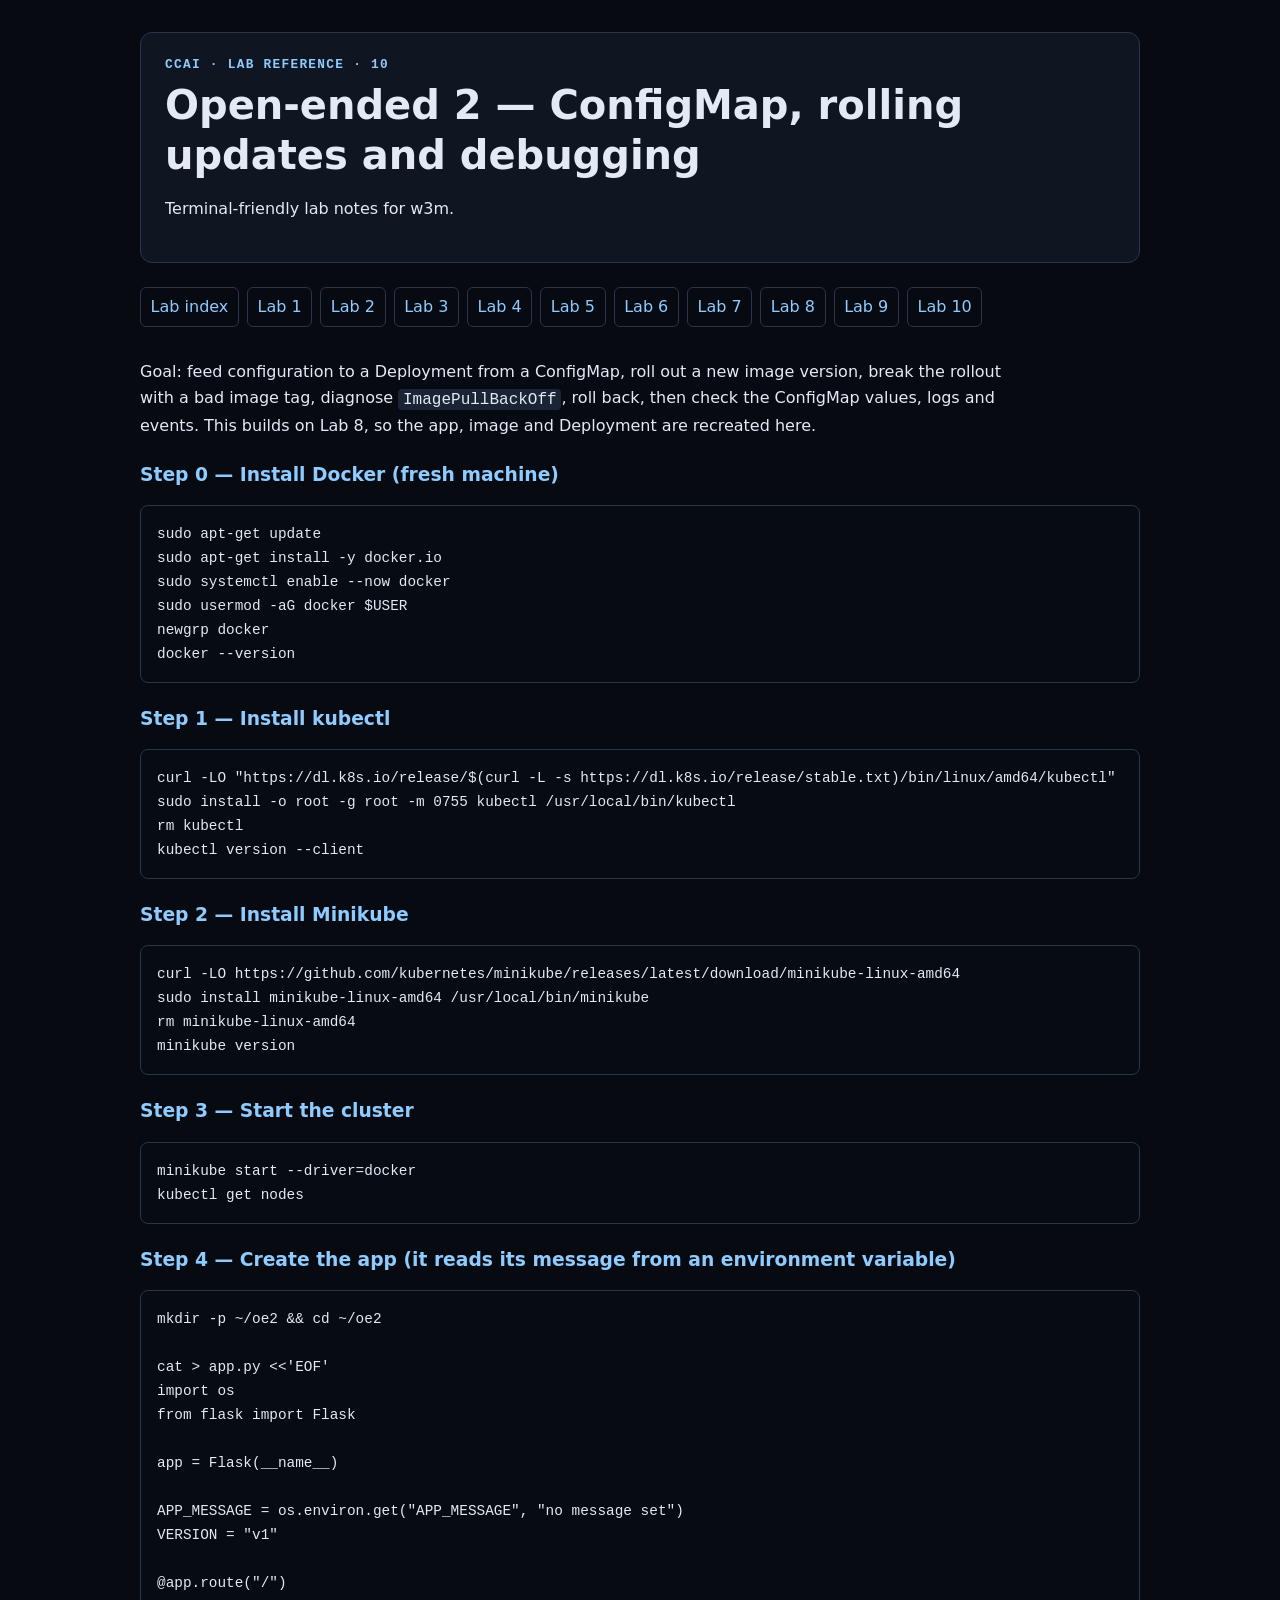
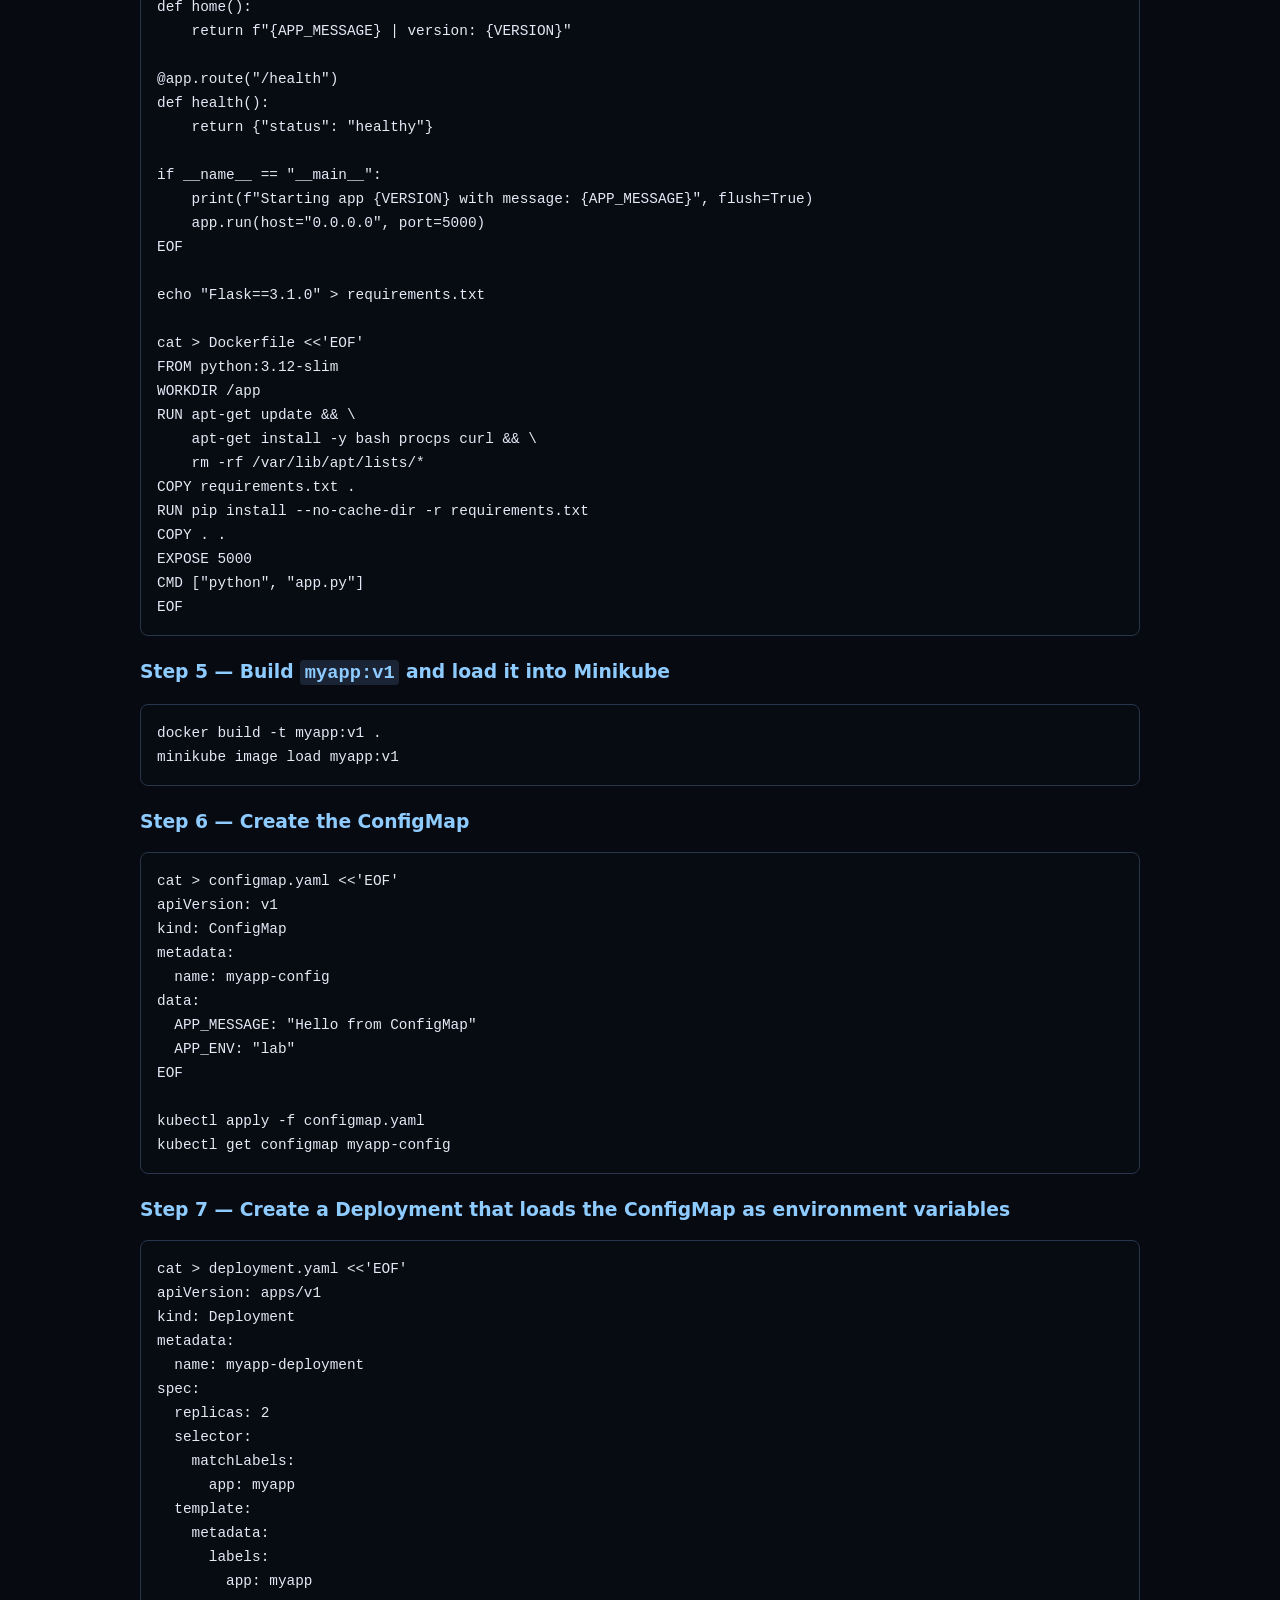
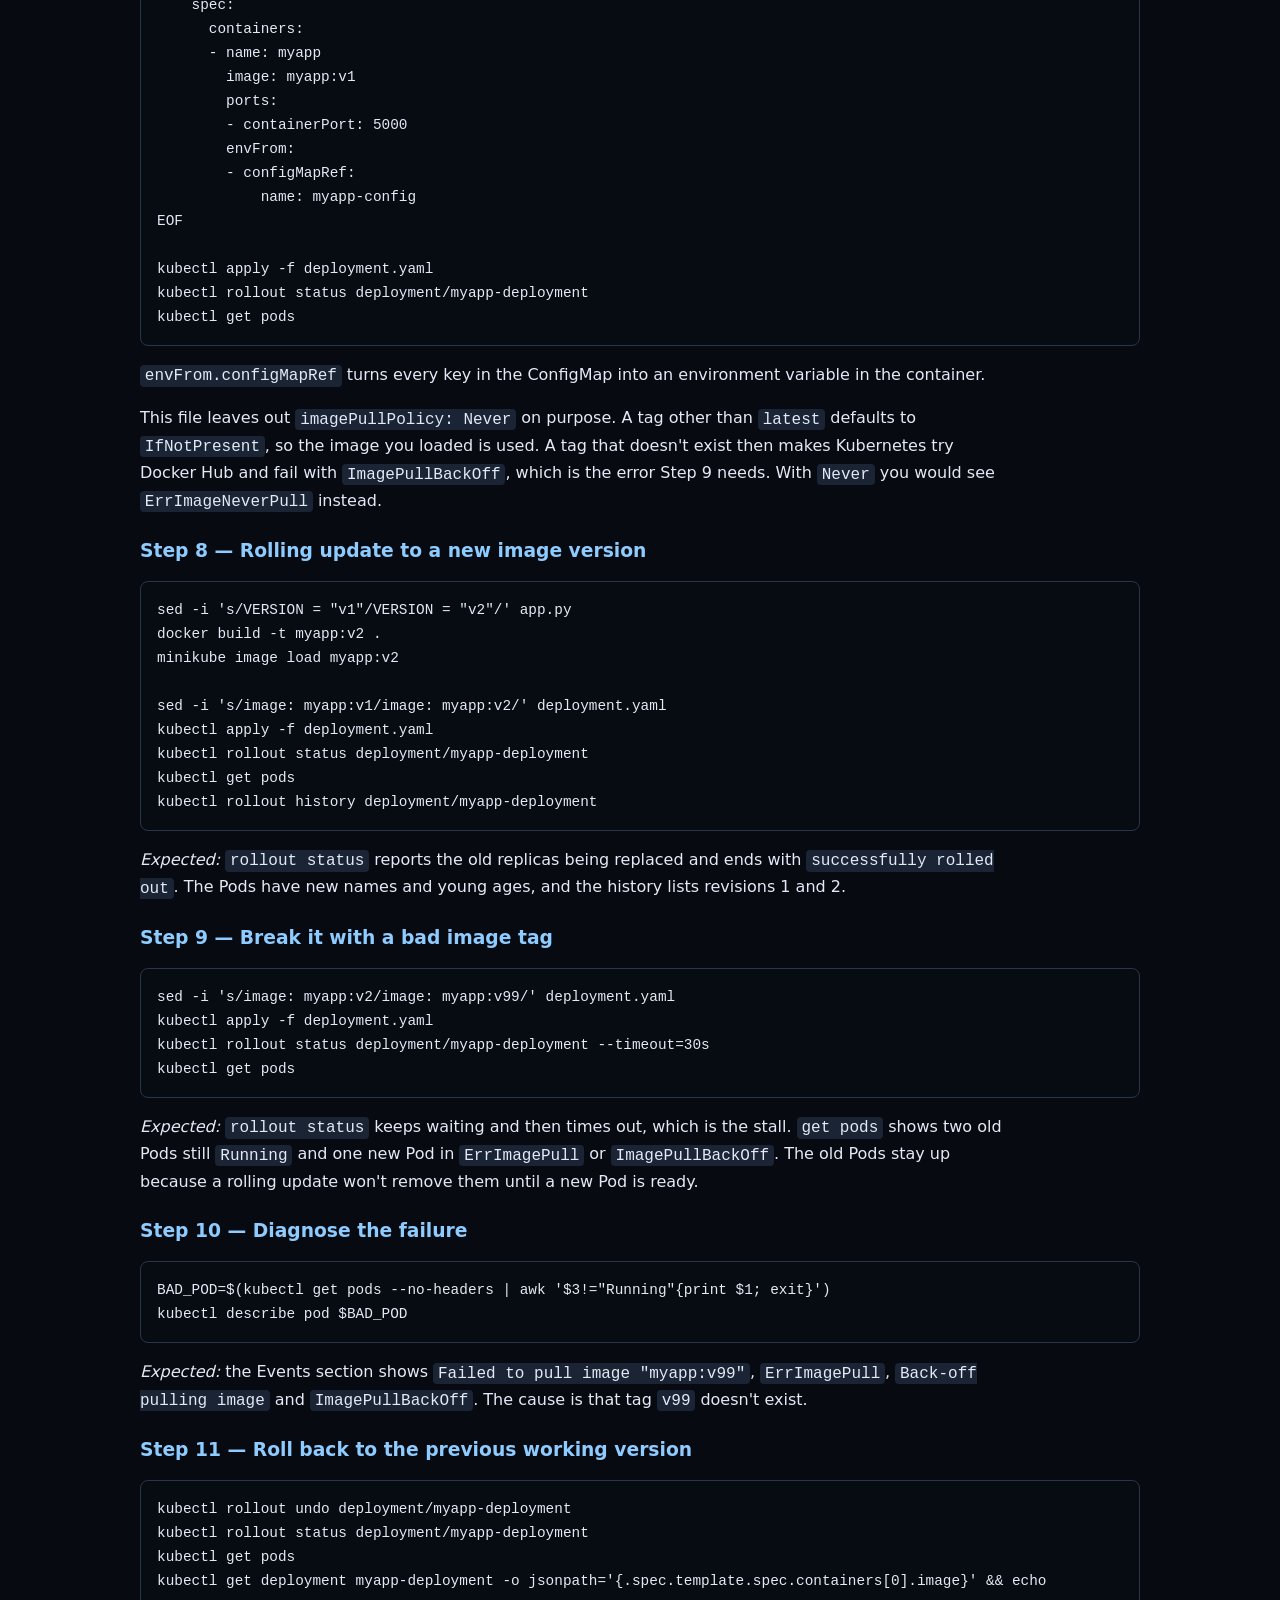
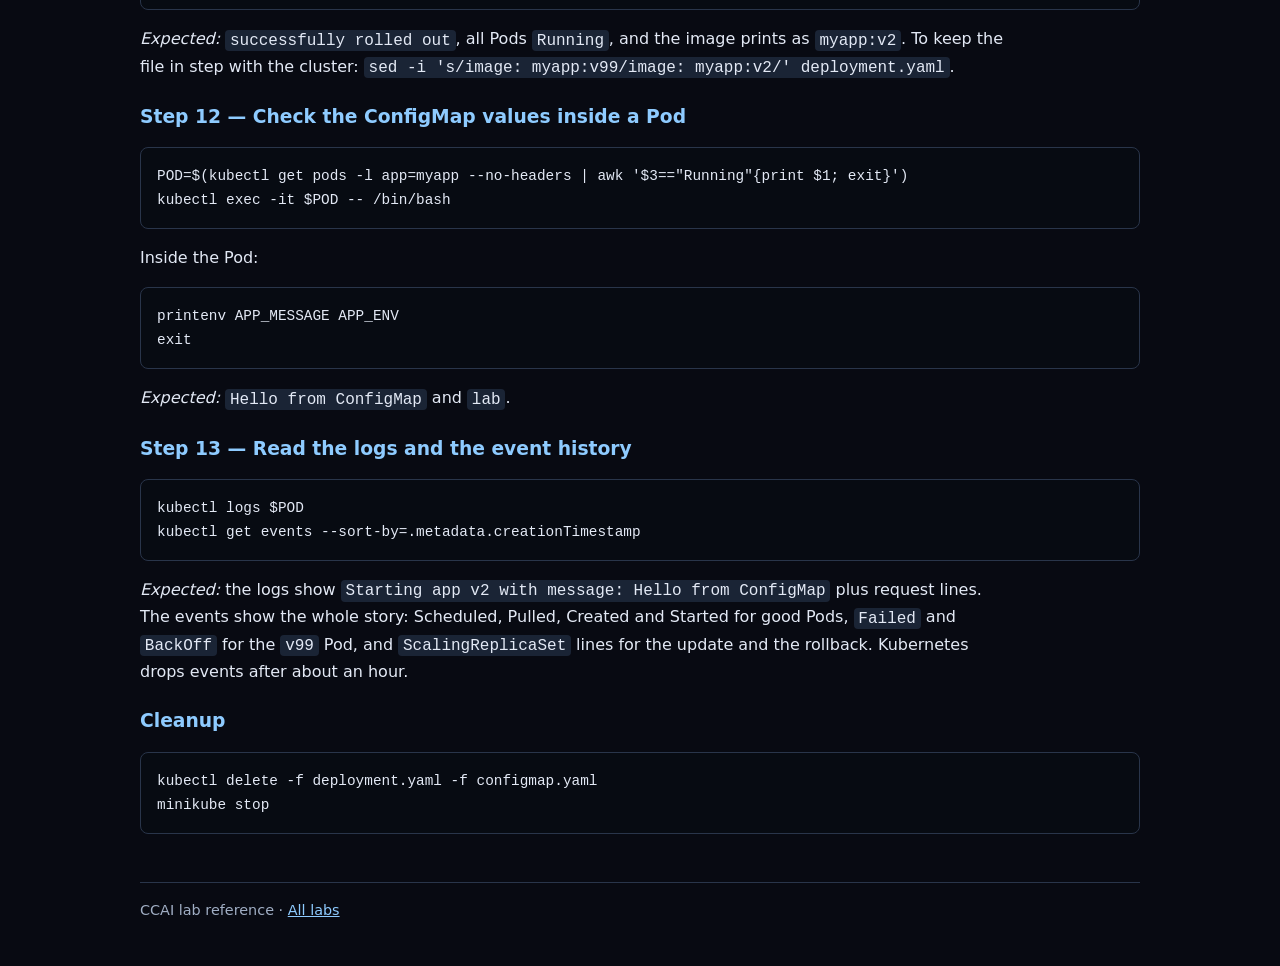
==== ccai/10.html @ cc3c8417 "multi page with folder test" ====
<!doctype html>
<html lang="en">
<head>
<meta charset="utf-8">
<meta name="viewport" content="width=device-width, initial-scale=1">
<meta name="description" content="Open-ended 2 — ConfigMap, rolling updates and debugging — CCAI lab reference">
<title>Open-ended 2 — ConfigMap, rolling updates and debugging | CCAI Labs</title>
<style>
:root{color-scheme:dark;--bg:#080a12;--panel:#101522;--text:#e3e9f5;--muted:#a0aec4;--accent:#8ecbff;--border:#29354a;--code:#070b12}
*{box-sizing:border-box}
body{margin:0;background:var(--bg);color:var(--text);font:16px/1.65 system-ui,-apple-system,BlinkMacSystemFont,"Segoe UI",sans-serif}
main{width:min(100% - 2rem,1000px);margin:0 auto;padding:2rem 0 4rem}
header{padding:1.5rem;margin-bottom:1.5rem;background:#101522;border:1px solid var(--border);border-radius:12px}
.eyebrow{color:var(--accent);font:700 .8rem ui-monospace,monospace;letter-spacing:.1em;text-transform:uppercase}
h1,h2,h3{line-height:1.25}h1{font-size:clamp(1.8rem,4vw,2.5rem);margin:.5rem 0}h2{margin-top:2rem;padding-bottom:.5rem;border-bottom:1px solid var(--border)}h3{color:var(--accent);margin-top:1.5rem}
p,li{max-width:85ch}a{color:var(--accent)}strong{color:#fff}
pre{overflow-x:auto;padding:1rem;background:var(--code);border:1px solid var(--border);border-radius:8px;line-height:1.5;tab-size:2}
pre code{white-space:pre;font: .9rem ui-monospace,SFMono-Regular,Consolas,monospace}
code{font-family:ui-monospace,SFMono-Regular,Consolas,monospace;background:#1a2435;padding:.1rem .3rem;border-radius:4px}
pre code{background:transparent;padding:0}
table{border-collapse:collapse;width:100%;display:block;overflow-x:auto}th,td{border:1px solid var(--border);padding:.65rem;text-align:left;vertical-align:top}th{background:var(--panel)}
blockquote{border-left:3px solid var(--accent);padding:.5rem 1rem;margin-left:0;color:var(--muted);background:var(--panel)}
nav{display:flex;flex-wrap:wrap;gap:.5rem;margin:1rem 0 2rem}nav a{border:1px solid var(--border);padding:.35rem .6rem;border-radius:6px;text-decoration:none}
footer{border-top:1px solid var(--border);margin-top:3rem;padding-top:1rem;color:var(--muted);font-size:.9rem}
@media(max-width:600px){main{width:min(100% - 1.2rem,1000px);padding-top:.5rem}header{padding:1rem}body{font-size:15px}pre{padding:.75rem}pre code{font-size:.8rem}}
</style>
</head>
<body><main>
<header><div class="eyebrow">CCAI · Lab Reference · 10</div><h1>Open-ended 2 — ConfigMap, rolling updates and debugging</h1><p>Terminal-friendly lab notes for w3m.</p></header>
<nav><a href="index.html">Lab index</a><a href="1.html">Lab 1</a><a href="2.html">Lab 2</a><a href="3.html">Lab 3</a><a href="4.html">Lab 4</a><a href="5.html">Lab 5</a><a href="6.html">Lab 6</a><a href="7.html">Lab 7</a><a href="8.html">Lab 8</a><a href="9.html">Lab 9</a><a href="10.html">Lab 10</a></nav>
<p>Goal: feed configuration to a Deployment from a ConfigMap, roll out a new image version, break the rollout with a bad image tag, diagnose <code>ImagePullBackOff</code>, roll back, then check the ConfigMap values, logs and events. This builds on Lab 8, so the app, image and Deployment are recreated here.</p>
<h3>Step 0 — Install Docker (fresh machine)</h3>
<pre><code class="language-bash">sudo apt-get update
sudo apt-get install -y docker.io
sudo systemctl enable --now docker
sudo usermod -aG docker $USER
newgrp docker
docker --version
</code></pre>
<h3>Step 1 — Install kubectl</h3>
<pre><code class="language-bash">curl -LO &quot;https://dl.k8s.io/release/$(curl -L -s https://dl.k8s.io/release/stable.txt)/bin/linux/amd64/kubectl&quot;
sudo install -o root -g root -m 0755 kubectl /usr/local/bin/kubectl
rm kubectl
kubectl version --client
</code></pre>
<h3>Step 2 — Install Minikube</h3>
<pre><code class="language-bash">curl -LO https://github.com/kubernetes/minikube/releases/latest/download/minikube-linux-amd64
sudo install minikube-linux-amd64 /usr/local/bin/minikube
rm minikube-linux-amd64
minikube version
</code></pre>
<h3>Step 3 — Start the cluster</h3>
<pre><code class="language-bash">minikube start --driver=docker
kubectl get nodes
</code></pre>
<h3>Step 4 — Create the app (it reads its message from an environment variable)</h3>
<pre><code class="language-bash">mkdir -p ~/oe2 &amp;&amp; cd ~/oe2

cat &gt; app.py &lt;&lt;'EOF'
import os
from flask import Flask

app = Flask(__name__)

APP_MESSAGE = os.environ.get(&quot;APP_MESSAGE&quot;, &quot;no message set&quot;)
VERSION = &quot;v1&quot;

@app.route(&quot;/&quot;)
def home():
    return f&quot;{APP_MESSAGE} | version: {VERSION}&quot;

@app.route(&quot;/health&quot;)
def health():
    return {&quot;status&quot;: &quot;healthy&quot;}

if __name__ == &quot;__main__&quot;:
    print(f&quot;Starting app {VERSION} with message: {APP_MESSAGE}&quot;, flush=True)
    app.run(host=&quot;0.0.0.0&quot;, port=5000)
EOF

echo &quot;Flask==3.1.0&quot; &gt; requirements.txt

cat &gt; Dockerfile &lt;&lt;'EOF'
FROM python:3.12-slim
WORKDIR /app
RUN apt-get update &amp;&amp; \
    apt-get install -y bash procps curl &amp;&amp; \
    rm -rf /var/lib/apt/lists/*
COPY requirements.txt .
RUN pip install --no-cache-dir -r requirements.txt
COPY . .
EXPOSE 5000
CMD [&quot;python&quot;, &quot;app.py&quot;]
EOF
</code></pre>
<h3>Step 5 — Build <code>myapp:v1</code> and load it into Minikube</h3>
<pre><code class="language-bash">docker build -t myapp:v1 .
minikube image load myapp:v1
</code></pre>
<h3>Step 6 — Create the ConfigMap</h3>
<pre><code class="language-bash">cat &gt; configmap.yaml &lt;&lt;'EOF'
apiVersion: v1
kind: ConfigMap
metadata:
  name: myapp-config
data:
  APP_MESSAGE: &quot;Hello from ConfigMap&quot;
  APP_ENV: &quot;lab&quot;
EOF

kubectl apply -f configmap.yaml
kubectl get configmap myapp-config
</code></pre>
<h3>Step 7 — Create a Deployment that loads the ConfigMap as environment variables</h3>
<pre><code class="language-bash">cat &gt; deployment.yaml &lt;&lt;'EOF'
apiVersion: apps/v1
kind: Deployment
metadata:
  name: myapp-deployment
spec:
  replicas: 2
  selector:
    matchLabels:
      app: myapp
  template:
    metadata:
      labels:
        app: myapp
    spec:
      containers:
      - name: myapp
        image: myapp:v1
        ports:
        - containerPort: 5000
        envFrom:
        - configMapRef:
            name: myapp-config
EOF

kubectl apply -f deployment.yaml
kubectl rollout status deployment/myapp-deployment
kubectl get pods
</code></pre>
<p><code>envFrom.configMapRef</code> turns every key in the ConfigMap into an environment variable in the container.</p>
<p>This file leaves out <code>imagePullPolicy: Never</code> on purpose. A tag other than <code>latest</code> defaults to <code>IfNotPresent</code>, so the image you loaded is used. A tag that doesn't exist then makes Kubernetes try Docker Hub and fail with <code>ImagePullBackOff</code>, which is the error Step 9 needs. With <code>Never</code> you would see <code>ErrImageNeverPull</code> instead.</p>
<h3>Step 8 — Rolling update to a new image version</h3>
<pre><code class="language-bash">sed -i 's/VERSION = &quot;v1&quot;/VERSION = &quot;v2&quot;/' app.py
docker build -t myapp:v2 .
minikube image load myapp:v2

sed -i 's/image: myapp:v1/image: myapp:v2/' deployment.yaml
kubectl apply -f deployment.yaml
kubectl rollout status deployment/myapp-deployment
kubectl get pods
kubectl rollout history deployment/myapp-deployment
</code></pre>
<p><em>Expected:</em> <code>rollout status</code> reports the old replicas being replaced and ends with <code>successfully rolled out</code>. The Pods have new names and young ages, and the history lists revisions 1 and 2.</p>
<h3>Step 9 — Break it with a bad image tag</h3>
<pre><code class="language-bash">sed -i 's/image: myapp:v2/image: myapp:v99/' deployment.yaml
kubectl apply -f deployment.yaml
kubectl rollout status deployment/myapp-deployment --timeout=30s
kubectl get pods
</code></pre>
<p><em>Expected:</em> <code>rollout status</code> keeps waiting and then times out, which is the stall. <code>get pods</code> shows two old Pods still <code>Running</code> and one new Pod in <code>ErrImagePull</code> or <code>ImagePullBackOff</code>. The old Pods stay up because a rolling update won't remove them until a new Pod is ready.</p>
<h3>Step 10 — Diagnose the failure</h3>
<pre><code class="language-bash">BAD_POD=$(kubectl get pods --no-headers | awk '$3!=&quot;Running&quot;{print $1; exit}')
kubectl describe pod $BAD_POD
</code></pre>
<p><em>Expected:</em> the Events section shows <code>Failed to pull image &quot;myapp:v99&quot;</code>, <code>ErrImagePull</code>, <code>Back-off pulling image</code> and <code>ImagePullBackOff</code>. The cause is that tag <code>v99</code> doesn't exist.</p>
<h3>Step 11 — Roll back to the previous working version</h3>
<pre><code class="language-bash">kubectl rollout undo deployment/myapp-deployment
kubectl rollout status deployment/myapp-deployment
kubectl get pods
kubectl get deployment myapp-deployment -o jsonpath='{.spec.template.spec.containers[0].image}' &amp;&amp; echo
</code></pre>
<p><em>Expected:</em> <code>successfully rolled out</code>, all Pods <code>Running</code>, and the image prints as <code>myapp:v2</code>. To keep the file in step with the cluster: <code>sed -i 's/image: myapp:v99/image: myapp:v2/' deployment.yaml</code>.</p>
<h3>Step 12 — Check the ConfigMap values inside a Pod</h3>
<pre><code class="language-bash">POD=$(kubectl get pods -l app=myapp --no-headers | awk '$3==&quot;Running&quot;{print $1; exit}')
kubectl exec -it $POD -- /bin/bash
</code></pre>
<p>Inside the Pod:</p>
<pre><code class="language-bash">printenv APP_MESSAGE APP_ENV
exit
</code></pre>
<p><em>Expected:</em> <code>Hello from ConfigMap</code> and <code>lab</code>.</p>
<h3>Step 13 — Read the logs and the event history</h3>
<pre><code class="language-bash">kubectl logs $POD
kubectl get events --sort-by=.metadata.creationTimestamp
</code></pre>
<p><em>Expected:</em> the logs show <code>Starting app v2 with message: Hello from ConfigMap</code> plus request lines. The events show the whole story: Scheduled, Pulled, Created and Started for good Pods, <code>Failed</code> and <code>BackOff</code> for the <code>v99</code> Pod, and <code>ScalingReplicaSet</code> lines for the update and the rollback. Kubernetes drops events after about an hour.</p>
<h3>Cleanup</h3>
<pre><code class="language-bash">kubectl delete -f deployment.yaml -f configmap.yaml
minikube stop
</code></pre>

<footer>CCAI lab reference · <a href="index.html">All labs</a></footer>
</main></body></html>
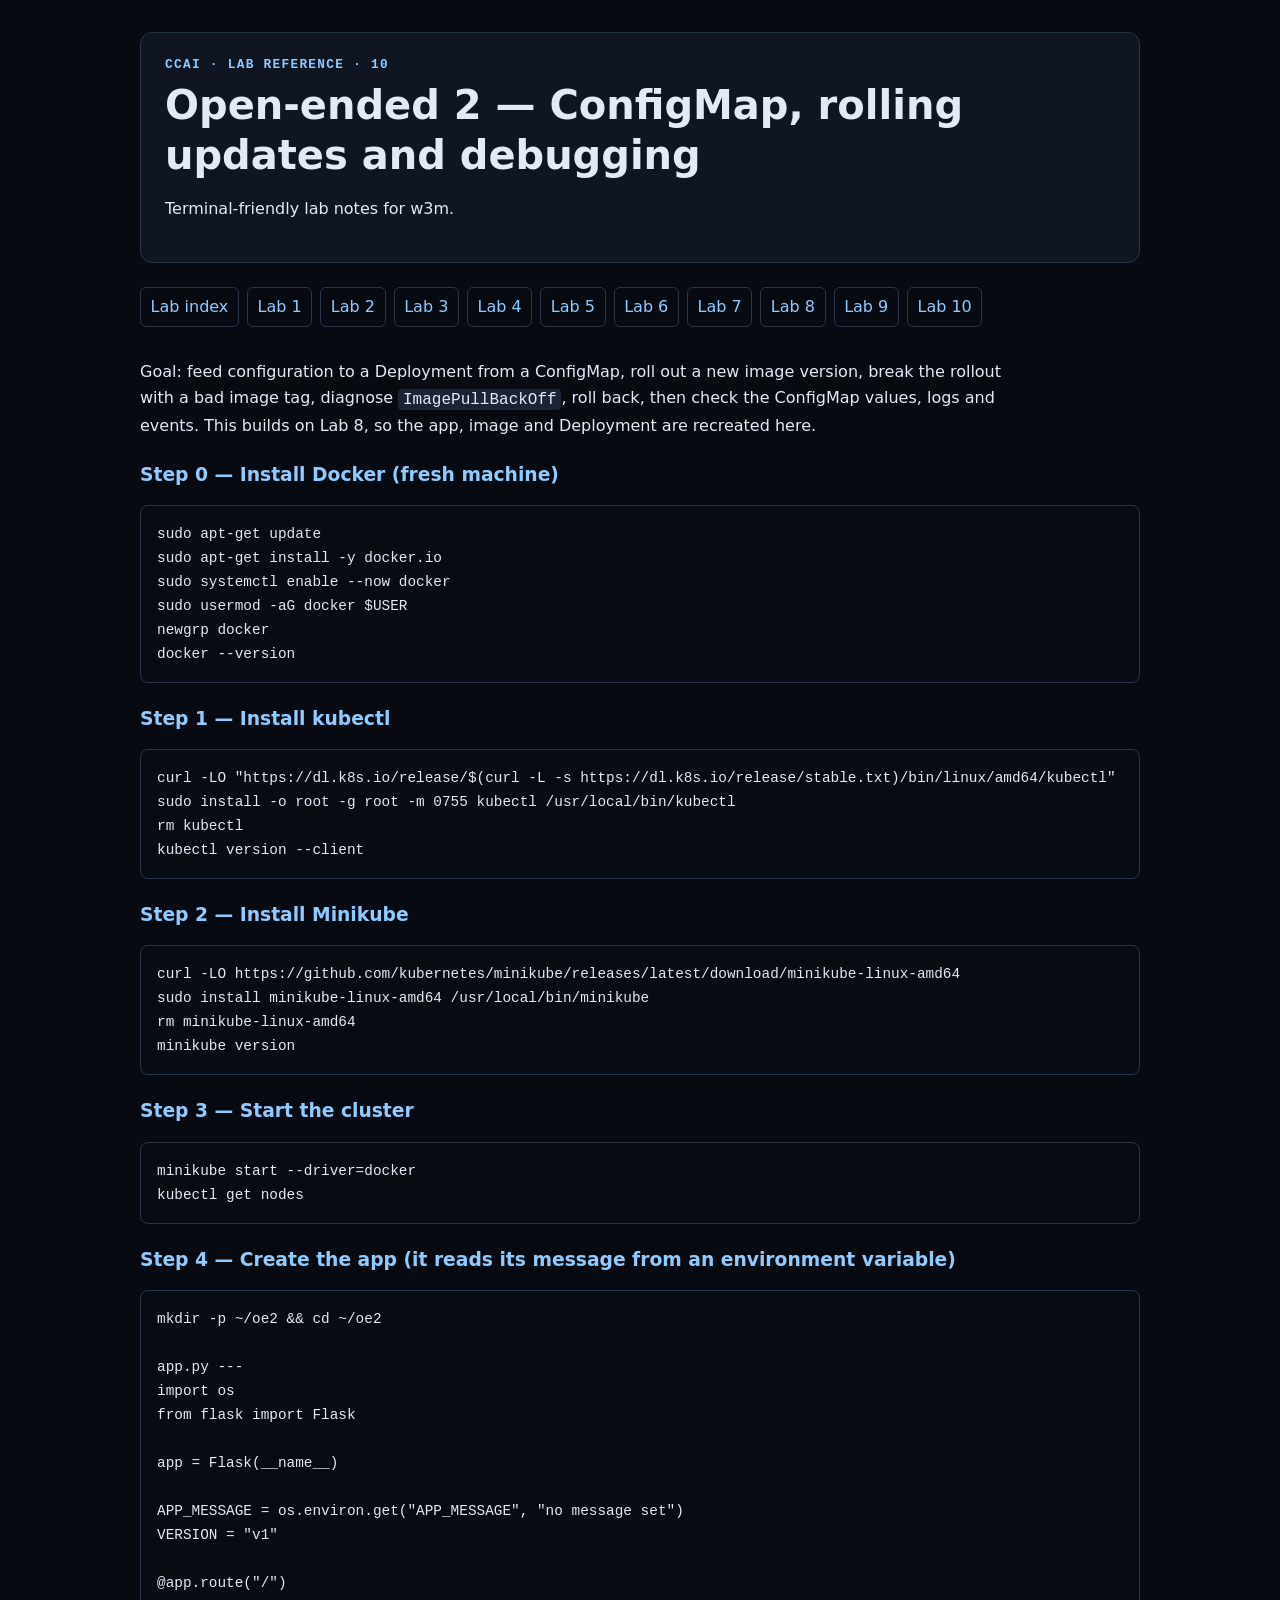
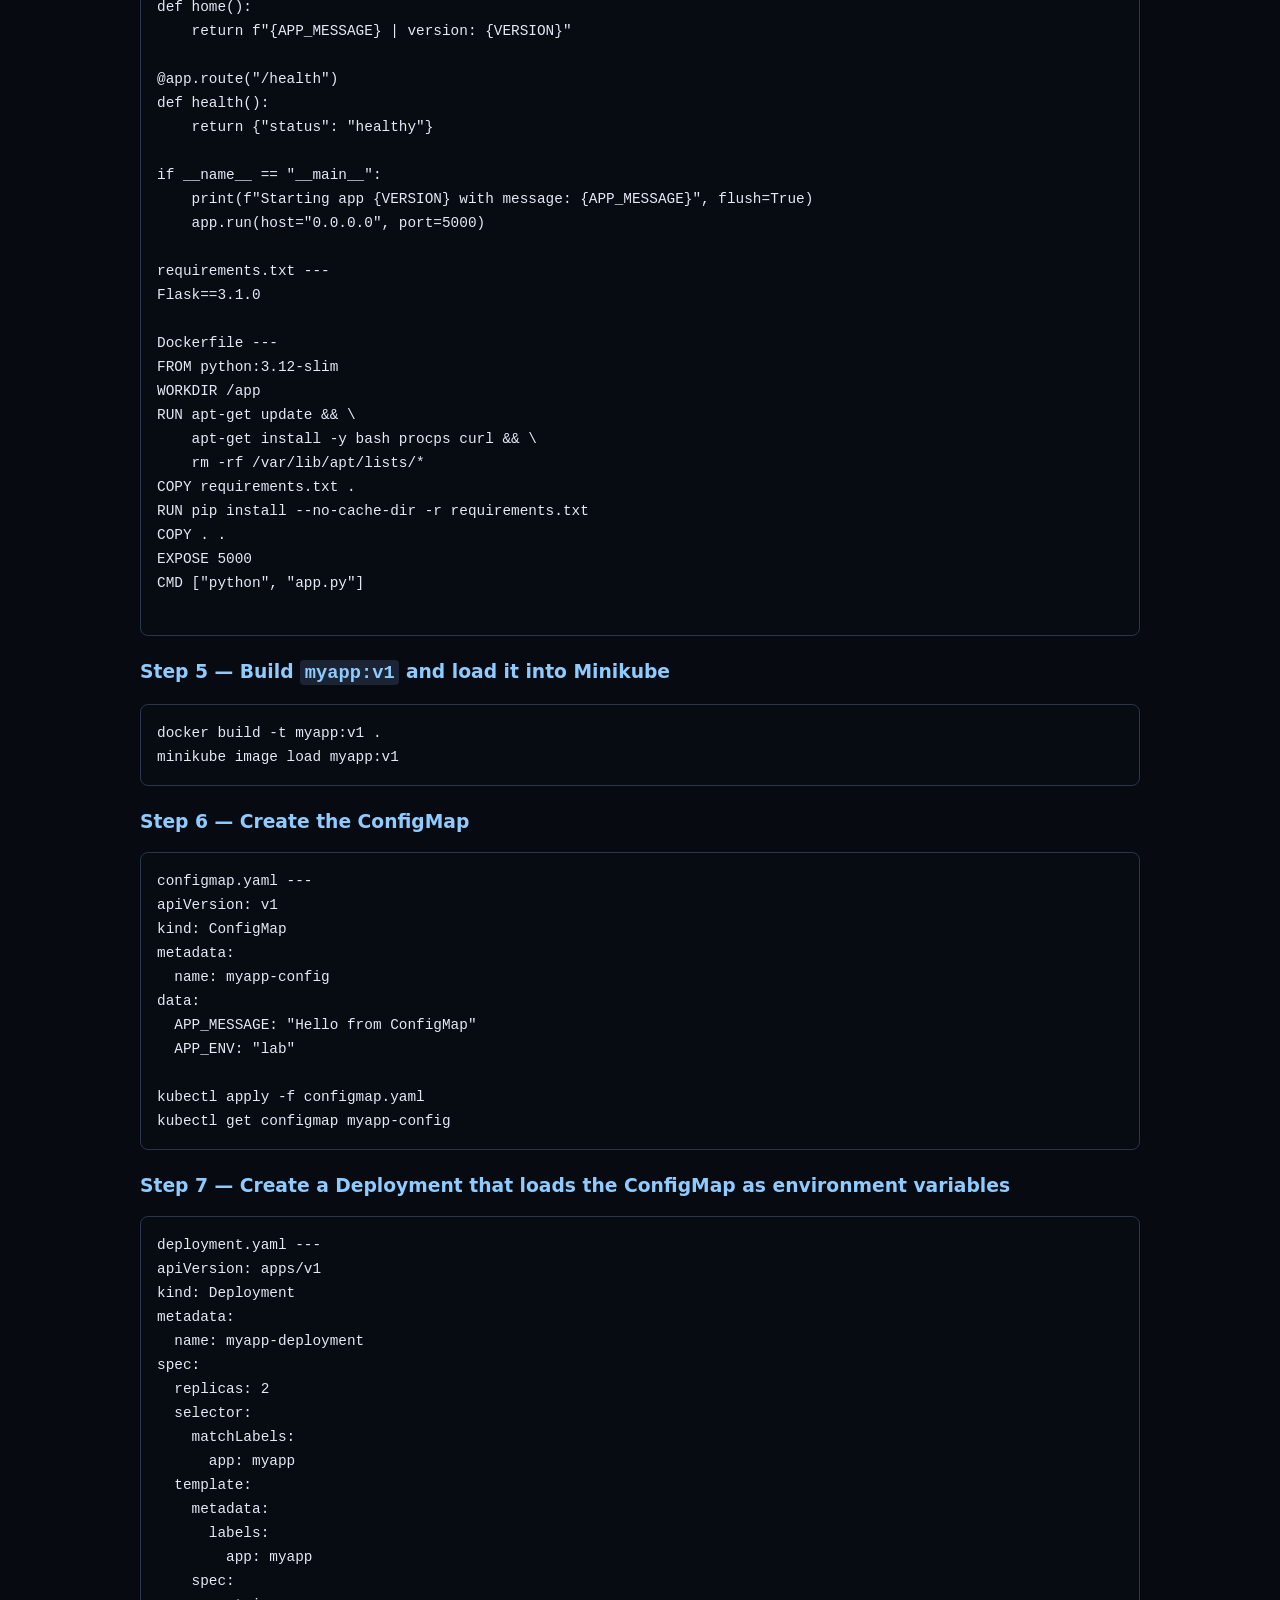
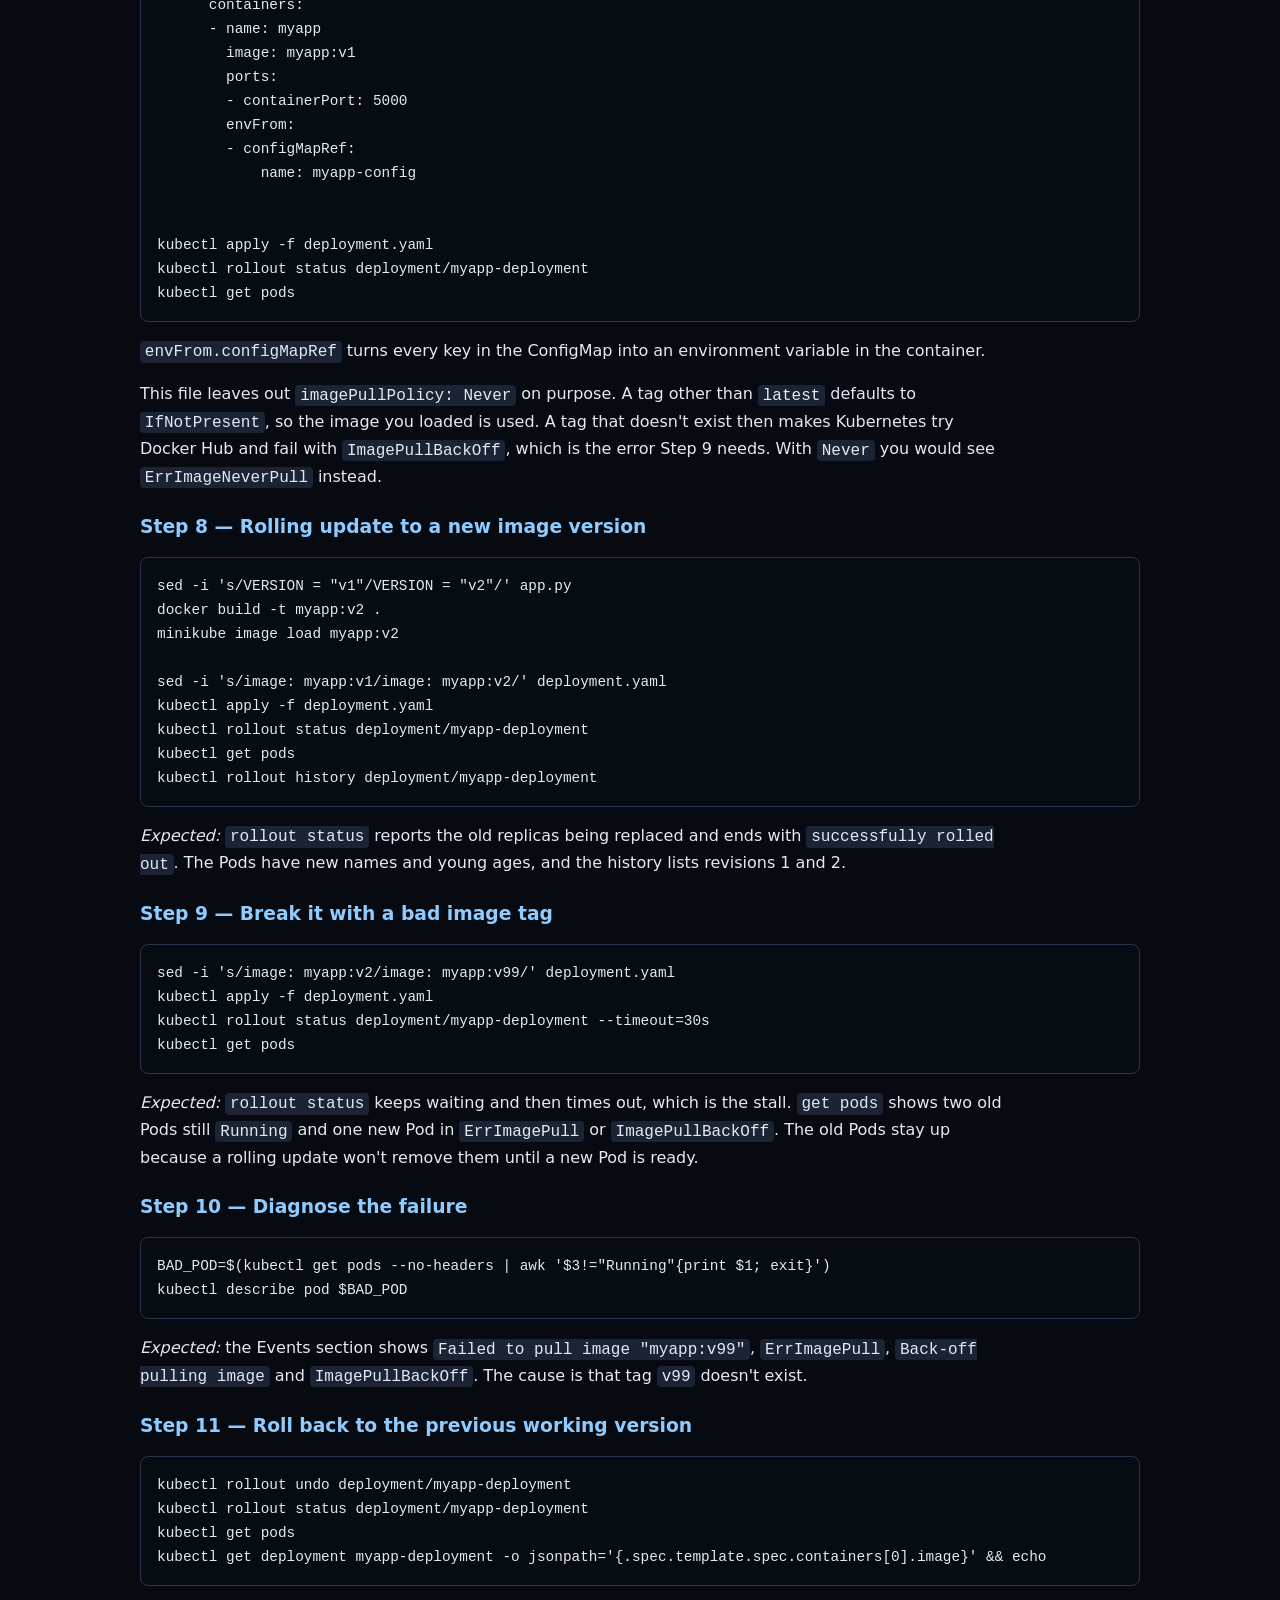
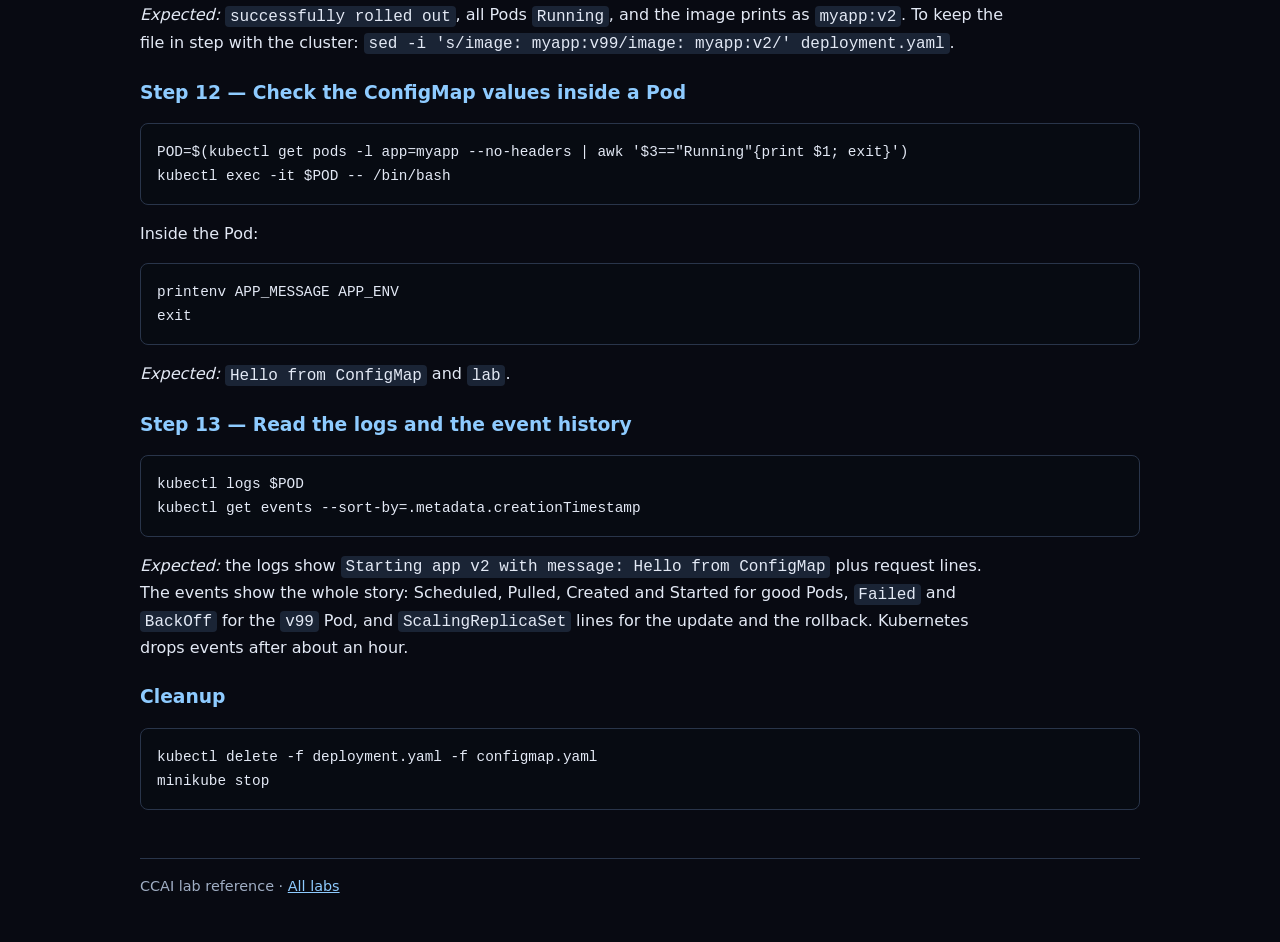
==== commit aa99ca87: "minor updates" ====
--- a/ccai/10.html
+++ b/ccai/10.html
@@ -56,7 +56,7 @@
 <h3>Step 4 — Create the app (it reads its message from an environment variable)</h3>
 <pre><code class="language-bash">mkdir -p ~/oe2 &amp;&amp; cd ~/oe2
 
-cat &gt; app.py &lt;&lt;'EOF'
+app.py ---
 import os
 from flask import Flask
 
@@ -76,11 +76,11 @@
 if __name__ == &quot;__main__&quot;:
     print(f&quot;Starting app {VERSION} with message: {APP_MESSAGE}&quot;, flush=True)
     app.run(host=&quot;0.0.0.0&quot;, port=5000)
-EOF
 
-echo &quot;Flask==3.1.0&quot; &gt; requirements.txt
+requirements.txt ---
+Flask==3.1.0 
 
-cat &gt; Dockerfile &lt;&lt;'EOF'
+Dockerfile ---
 FROM python:3.12-slim
 WORKDIR /app
 RUN apt-get update &amp;&amp; \
@@ -91,14 +91,14 @@
 COPY . .
 EXPOSE 5000
 CMD [&quot;python&quot;, &quot;app.py&quot;]
-EOF
+
 </code></pre>
 <h3>Step 5 — Build <code>myapp:v1</code> and load it into Minikube</h3>
 <pre><code class="language-bash">docker build -t myapp:v1 .
 minikube image load myapp:v1
 </code></pre>
 <h3>Step 6 — Create the ConfigMap</h3>
-<pre><code class="language-bash">cat &gt; configmap.yaml &lt;&lt;'EOF'
+<pre><code class="language-bash">configmap.yaml ---
 apiVersion: v1
 kind: ConfigMap
 metadata:
@@ -106,13 +106,12 @@
 data:
   APP_MESSAGE: &quot;Hello from ConfigMap&quot;
   APP_ENV: &quot;lab&quot;
-EOF
 
 kubectl apply -f configmap.yaml
 kubectl get configmap myapp-config
 </code></pre>
 <h3>Step 7 — Create a Deployment that loads the ConfigMap as environment variables</h3>
-<pre><code class="language-bash">cat &gt; deployment.yaml &lt;&lt;'EOF'
+<pre><code class="language-bash">deployment.yaml ---
 apiVersion: apps/v1
 kind: Deployment
 metadata:
@@ -135,7 +134,7 @@
         envFrom:
         - configMapRef:
             name: myapp-config
-EOF
+
 
 kubectl apply -f deployment.yaml
 kubectl rollout status deployment/myapp-deployment
